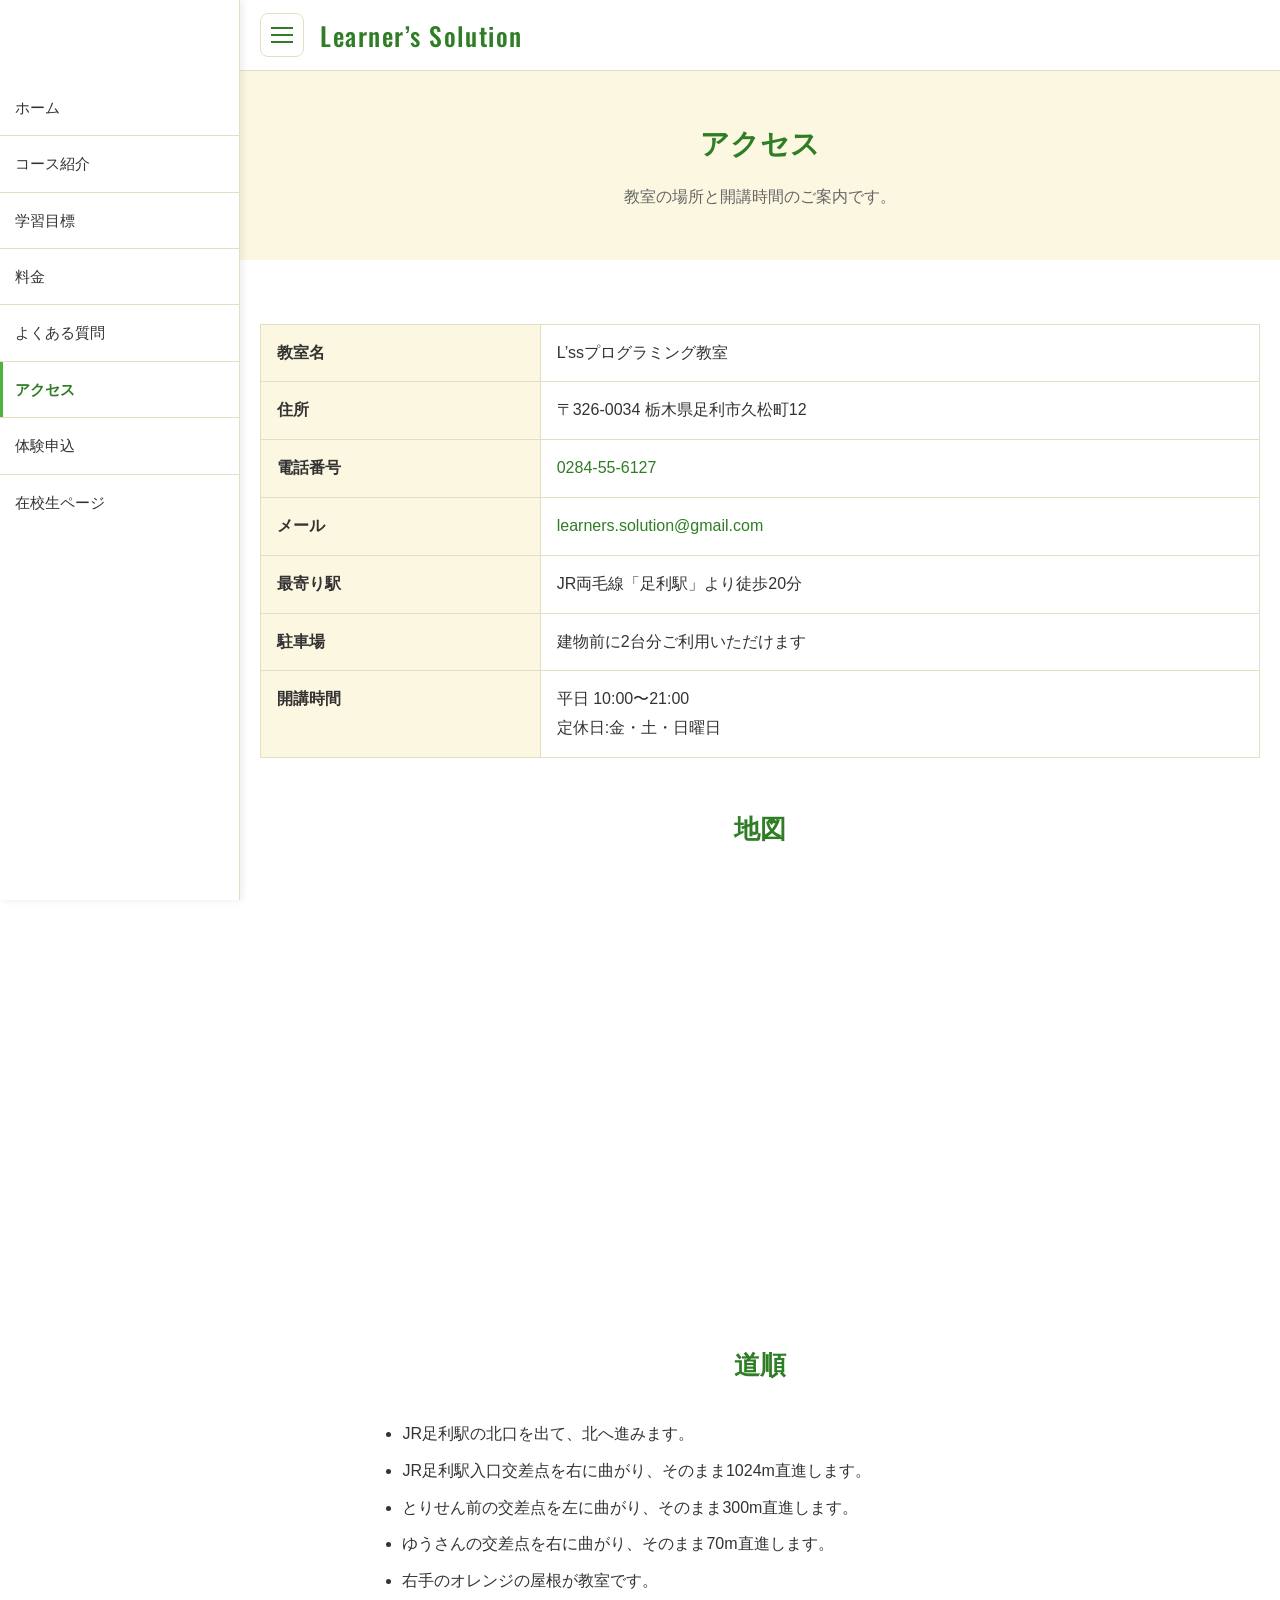
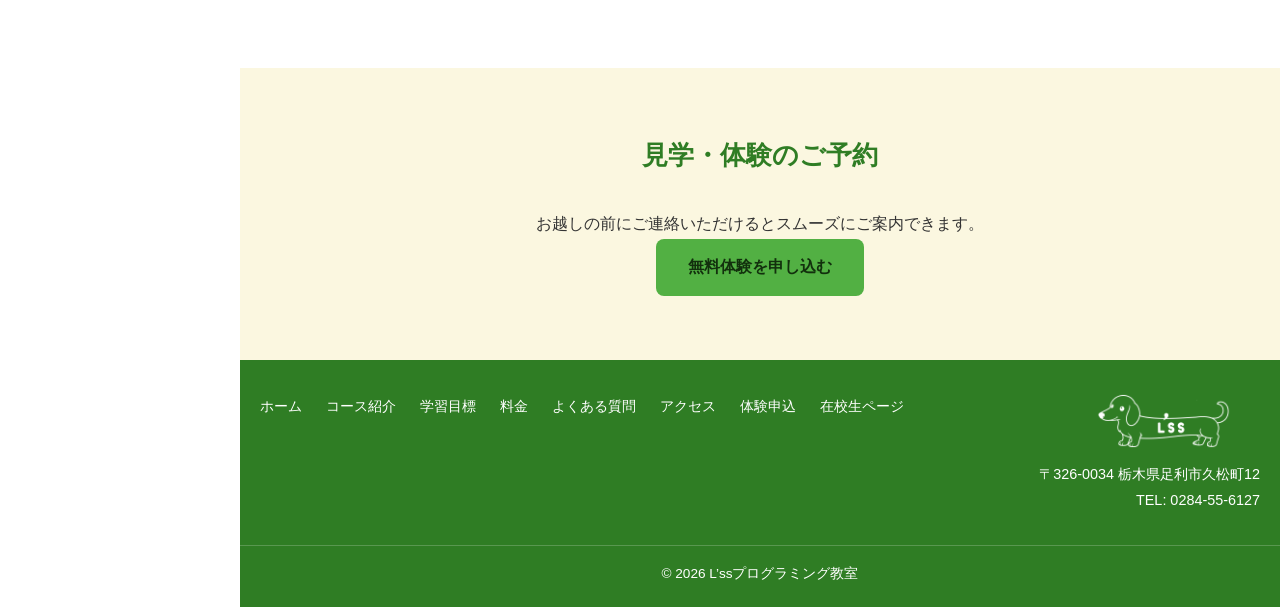
==== access.html @ 257206b7 "L'ssプログラミング教室 ホームページ 初回公開 - 全7ページ + 在校生ページ(パスワード制) - 新緑の緑をメインにした配色 - PCではメニューを開いた状態で表示 - レッスンスケジュールを" ====
<!DOCTYPE html>
<html lang="ja">
<head>
  <meta charset="UTF-8">
  <meta name="viewport" content="width=device-width, initial-scale=1.0">
  <title>アクセス | L’ssプログラミング教室</title>
  <meta name="description" content="L’ssプログラミング教室へのアクセス・地図・開講時間のご案内。JR足利駅から徒歩20分、駐車場あり。">
  <link rel="preconnect" href="https://fonts.googleapis.com">
  <link rel="preconnect" href="https://fonts.gstatic.com" crossorigin>
  <link href="https://fonts.googleapis.com/css2?family=Oswald:wght@500&display=swap" rel="stylesheet">
  <link rel="stylesheet" href="css/style.css">
</head>
<body>

  <header class="site-header">
    <div class="container header-inner">
      <button class="nav-toggle" type="button" aria-controls="site-nav" aria-expanded="false">
        <span class="nav-toggle-bar"></span>
        <span class="nav-toggle-bar"></span>
        <span class="nav-toggle-bar"></span>
        <span class="nav-toggle-label">メニュー</span>
      </button>
      <a class="logo" href="index.html">
        <span class="logo-text">Learner’s Solution</span>
      </a>
      <nav class="site-nav" id="site-nav">
        <ul>
          <li><a href="index.html">ホーム</a></li>
          <li><a href="courses.html">コース紹介</a></li>
          <li><a href="instructor.html">学習目標</a></li>
          <li><a href="pricing.html">料金</a></li>
          <li><a href="faq.html">よくある質問</a></li>
          <li><a href="access.html" class="is-current">アクセス</a></li>
          <li><a href="trial.html">体験申込</a></li>
          <li><a href="members.html">在校生ページ</a></li>
        </ul>
      </nav>
    </div>
  </header>

  <main>

    <section class="page-head">
      <div class="container">
        <h1>アクセス</h1>
        <p>教室の場所と開講時間のご案内です。</p>
      </div>
    </section>

    <section class="section">
      <div class="container">

        <div class="table-wrap">
          <table class="info-table">
            <tbody>
              <tr>
                <th>教室名</th>
                <td>L’ssプログラミング教室</td>
              </tr>
              <tr>
                <th>住所</th>
                <td>〒326-0034 栃木県足利市久松町12</td>
              </tr>
              <tr>
                <th>電話番号</th>
                <td><a href="tel:0284556127">0284-55-6127</a></td>
              </tr>
              <tr>
                <th>メール</th>
                <td><a href="mailto:learners.solution@gmail.com">learners.solution@gmail.com</a></td>
              </tr>
              <tr>
                <th>最寄り駅</th>
                <td>JR両毛線「足利駅」より徒歩20分</td>
              </tr>
              <tr>
                <th>駐車場</th>
                <td>建物前に2台分ご利用いただけます</td>
              </tr>
              <tr>
                <th>開講時間</th>
                <td>平日 10:00〜21:00 <br>定休日:金・土・日曜日</td>
              </tr>
            </tbody>
          </table>
        </div>

        <h2 class="section-title">地図</h2>
        <div class="map-wrap">
          <iframe
            src="https://www.google.com/maps?q=%E6%A0%83%E6%9C%A8%E7%9C%8C%E8%B6%B3%E5%88%A9%E5%B8%82%E4%B9%85%E6%9D%BE%E7%94%BA12&amp;output=embed"
            title="L’ssプログラミング教室の地図"
            loading="lazy"
            referrerpolicy="no-referrer-when-downgrade"
            allowfullscreen></iframe>
        </div>

        <h2 class="section-title">道順</h2>
        <ol class="note-list">
          <li>JR足利駅の北口を出て、北へ進みます。</li>
          <li>JR足利駅入口交差点を右に曲がり、そのまま1024m直進します。</li>
          <li>とりせん前の交差点を左に曲がり、そのまま300m直進します。</li>
          <li>ゆうさんの交差点を右に曲がり、そのまま70m直進します。</li>
          <li>右手のオレンジの屋根が教室です。</li>
        </ol>

      </div>
    </section>

    <section class="section section-alt">
      <div class="container text-center">
        <h2 class="section-title">見学・体験のご予約</h2>
        <p>お越しの前にご連絡いただけるとスムーズにご案内できます。</p>
        <p><a class="btn btn-primary" href="trial.html">無料体験を申し込む</a></p>
      </div>
    </section>

  </main>

  <footer class="site-footer">
    <div class="container footer-inner">
      <div class="footer-info">
        <img class="footer-logo" src="images/logo-lss-white.png" alt="L’ssプログラミング教室">
        <p>〒326-0034 栃木県足利市久松町12<br>TEL: 0284-55-6127</p>
      </div>
      <nav class="footer-nav">
        <ul>
          <li><a href="index.html">ホーム</a></li>
          <li><a href="courses.html">コース紹介</a></li>
          <li><a href="instructor.html">学習目標</a></li>
          <li><a href="pricing.html">料金</a></li>
          <li><a href="faq.html">よくある質問</a></li>
          <li><a href="access.html">アクセス</a></li>
          <li><a href="trial.html">体験申込</a></li>
          <li><a href="members.html">在校生ページ</a></li>
        </ul>
      </nav>
    </div>
    <p class="copyright">&copy; 2026 L’ssプログラミング教室</p>
  </footer>

  <script src="js/menu.js"></script>

</body>
</html>
---- css/style.css ----
@charset "UTF-8";

/* =========================================
   L’ssプログラミング教室 共通スタイル
   1. 変数・リセット
   2. 共通レイアウト
   3. ヘッダー / ナビ
   4. ボタン・リンク
   5. ページ共通パーツ
   6. 個別ページのパーツ
   7. フッター
   8. レスポンシブ
   ========================================= */


/* =========================================
   1. 変数・リセット
   ========================================= */

:root {
  --color-main: #52b043;        /* メインカラー・新緑の緑(ボタン・帯) */
  --color-main-dark: #2f7d24;   /* 濃いグリーン(見出し・リンク・フッター・ホバー) */
  --color-on-main: #12300d;     /* メインカラーの上に置く文字色 */
  --color-accent: #d129a4;      /* アクセントカラー */
  --color-text: #333333;
  --color-text-light: #666666;
  --color-bg: #ffffff;
  --color-bg-alt: #fbf7e0;      /* 薄い黄色(帯・ヒーロー・テーブルの縞) */
  --color-border: #e2e0c2;

  --font-base: "Hiragino Kaku Gothic ProN", "Hiragino Sans", "Yu Gothic",
               "Meiryo", sans-serif;

  --container-width: 1080px;
  --radius: 8px;

  /* 左メニューの幅。開いている間、本文をこの分だけ右へ寄せる */
  --nav-width: 240px;
}

* {
  box-sizing: border-box;
}

body,
h1, h2, h3, h4,
p, ul, ol, dl, dd, figure {
  margin: 0;
  padding: 0;
}

ul, ol {
  list-style: none;
}

img {
  max-width: 100%;
  height: auto;
  vertical-align: bottom;
}

body {
  font-family: var(--font-base);
  color: var(--color-text);
  background: var(--color-bg);
  line-height: 1.8;
  font-size: 16px;
}

a {
  color: var(--color-main-dark);
  text-decoration: none;
}

a:hover {
  text-decoration: underline;
}


/* =========================================
   2. 共通レイアウト
   ========================================= */

.container {
  width: 100%;
  max-width: var(--container-width);
  margin: 0 auto;
  padding: 0 20px;
}

.section {
  padding: 64px 0;
}

.section-alt {
  background: var(--color-bg-alt);
}

.section-title {
  font-size: 1.6rem;
  text-align: center;
  margin-bottom: 32px;
  color: var(--color-main-dark);
}

.section-title + .section-title,
.section-title:not(:first-child) {
  margin-top: 48px;
}

.text-center {
  text-align: center;
}

/* 見出しのすぐ下に置く、中央寄せの導入文 */
.section-lead {
  text-align: center;
  margin-top: -16px;
  margin-bottom: 32px;
  color: var(--color-text-light);
}


/* =========================================
   3. ヘッダー / ナビ
   ========================================= */

.site-header {
  border-bottom: 1px solid var(--color-border);
  background: #fff;
  position: sticky;
  top: 0;
  /* メニュー(z-index:20)より前面に置き、重なる幅の狭い画面でも
     メニューボタンを押して閉じられるようにする */
  z-index: 40;
}

.header-inner {
  display: flex;
  align-items: center;
  flex-wrap: wrap;
  gap: 16px;
  padding-top: 12px;
  padding-bottom: 12px;
}

.logo {
  display: flex;
  align-items: center;
}

.logo:hover {
  text-decoration: none;
}

/* 既存のGoogle Sitesのヘッダーと同じ Oswald を使う */
.logo-text {
  font-family: "Oswald", var(--font-base);
  font-size: 1.6rem;
  font-weight: 500;
  letter-spacing: 0.06em;
  color: var(--color-main-dark);
  white-space: nowrap;
}

/* メニューボタン(三本線) */
.nav-toggle {
  display: flex;
  flex-direction: column;
  justify-content: center;
  gap: 5px;
  width: 44px;
  height: 44px;
  padding: 0;
  background: #fff;
  border: 1px solid var(--color-border);
  border-radius: var(--radius);
  cursor: pointer;
  /* 開いたメニューの上に重ねて、閉じるボタンとして押せるようにする */
  position: relative;
  z-index: 30;
}

.nav-toggle:hover {
  background: var(--color-bg-alt);
}

.nav-toggle-bar {
  display: block;
  width: 22px;
  height: 2px;
  margin: 0 auto;
  background: var(--color-main-dark);
}

/* 画面には出さず、読み上げソフトにだけ伝えるラベル */
.nav-toggle-label {
  position: absolute;
  width: 1px;
  height: 1px;
  overflow: hidden;
  clip-path: inset(50%);
  white-space: nowrap;
}

/* ナビ(ボタンで開閉。左端に縦長のパネルとして開く。PCでは初期表示から開いている) */
.site-nav {
  display: none;
  position: fixed;
  top: 0;
  left: 0;
  width: var(--nav-width);
  height: 100vh;
  overflow-y: auto;
  background: #fff;
  border-right: 1px solid var(--color-border);
  box-shadow: 2px 0 8px rgba(0, 0, 0, .08);
  /* ヘッダーのメニューボタンと重ならない位置から項目を並べる */
  padding-top: 80px;
  z-index: 20;
}

.nav-open .site-nav {
  display: block;
}

/* メニューが開いている間は本文全体を右へ寄せ、メニューに隠れないようにする。
   幅の狭い画面では寄せる余地がないため、従来どおり本文に重ねて表示する */
@media (min-width: 769px) {
  body.nav-open {
    padding-left: var(--nav-width);
  }
}

.site-nav li + li {
  border-top: 1px solid var(--color-border);
}

.site-nav a {
  display: block;
  color: var(--color-text);
  font-size: 0.95rem;
  padding: 14px 12px;
  border-left: 3px solid transparent;
}

.site-nav a:hover {
  color: var(--color-main-dark);
  background: var(--color-bg-alt);
  text-decoration: none;
}

.site-nav a.is-current {
  color: var(--color-main-dark);
  border-left-color: var(--color-main);
  font-weight: bold;
}


/* =========================================
   4. ボタン・リンク
   ========================================= */

.btn {
  display: inline-block;
  padding: 14px 32px;
  border-radius: var(--radius);
  font-weight: bold;
  text-align: center;
  transition: background-color .2s, color .2s;
}

.btn:hover {
  text-decoration: none;
}

.btn-primary {
  background: var(--color-main);
  color: var(--color-on-main);
}

.btn-primary:hover {
  background: var(--color-main-dark);
  color: #fff;
}

.btn-outline {
  border: 2px solid var(--color-main);
  color: var(--color-main-dark);
  background: #fff;
}

.btn-outline:hover {
  background: var(--color-main-dark);
  border-color: var(--color-main-dark);
  color: #fff;
}

.link-arrow::after {
  content: " →";
}


/* =========================================
   5. ページ共通パーツ
   ========================================= */

/* ヒーロー(トップページ)。左に文章、右に写真の2カラム */
.hero {
  background: var(--color-bg-alt);
  padding: 72px 0;
}

.hero-inner {
  display: flex;
  align-items: center;
  flex-wrap: wrap;
  gap: 40px;
}

.hero-text {
  flex: 1 1 380px;
}

.hero-visual {
  flex: 1 1 340px;
}

/* 背景を抜いた写真。影をつけて、切り抜きが浮いて見えないようにする */
.hero-visual img {
  display: block;
  width: 100%;
  height: auto;
  filter: drop-shadow(0 10px 18px rgba(0, 0, 0, .18));
}

.hero h1 {
  font-size: 2rem;
  line-height: 1.5;
  color: var(--color-main-dark);
  margin-bottom: 24px;
}

.hero-lead {
  font-size: 1.05rem;
  color: var(--color-text-light);
  margin-bottom: 32px;
}

.hero-actions {
  display: flex;
  flex-wrap: wrap;
  gap: 16px;
}

/* 下層ページの見出しエリア */
.page-head {
  background: var(--color-bg-alt);
  padding: 48px 0;
  text-align: center;
}

.page-head h1 {
  font-size: 1.8rem;
  color: var(--color-main-dark);
  margin-bottom: 12px;
}

.page-head p {
  color: var(--color-text-light);
}

/* カード */
.cards {
  display: flex;
  flex-wrap: wrap;
  gap: 24px;
}

.card {
  flex: 1 1 280px;
  background: #fff;
  border: 1px solid var(--color-border);
  border-radius: var(--radius);
  padding: 28px 24px;
}

.card h3 {
  font-size: 1.1rem;
  color: var(--color-main-dark);
  margin-bottom: 12px;
}

/* コース名だけにアクセント色の下線を引く(かっこ書きの対象年齢には引かない)。
   コース紹介ページの見出しと同じ線の太さ・色に揃えている。
   line-height を詰めないと、本文用の広い行間の分だけ箱が縦に伸びて
   下線が文字から離れ、次の行のほうに寄って見えてしまう */
.card h3 .course-name {
  display: inline-block;
  line-height: 1.2;
  padding-bottom: 3px;
  margin-bottom: 5px;
  border-bottom: 2px solid var(--color-accent);
}

.card p + p {
  margin-top: 12px;
}

/* カード内の箇条書き(学習目標など) */
.goal-list {
  list-style: disc;
  padding-left: 1.3em;
}

.goal-list li + li {
  margin-top: 10px;
}

/* 注意書きリスト */
.note-list {
  list-style: disc;
  padding-left: 1.4em;
  max-width: 760px;
  margin: 0 auto;
}

.note-list li {
  margin-bottom: 8px;
}

/* テーブル */
.table-wrap {
  overflow-x: auto;
  margin-bottom: 24px;
}

.price-table,
.info-table {
  width: 100%;
  border-collapse: collapse;
  background: #fff;
}

.price-table th,
.price-table td,
.info-table th,
.info-table td {
  border: 1px solid var(--color-border);
  padding: 14px 16px;
  text-align: left;
  vertical-align: top;
}

.price-table thead th {
  background: var(--color-main);
  color: var(--color-on-main);
}

.price-table tbody th,
.info-table th {
  background: var(--color-bg-alt);
  white-space: nowrap;
  width: 28%;
}


/* =========================================
   6. 個別ページのパーツ
   ========================================= */

/* コース紹介 */
.course {
  border: 1px solid var(--color-border);
  border-radius: var(--radius);
  padding: 32px;
  margin-bottom: 32px;
}

.course h2 {
  font-size: 1.35rem;
  color: var(--color-main-dark);
  margin-bottom: 16px;
  padding-bottom: 12px;
  border-bottom: 2px solid var(--color-accent);
}

.course-spec {
  display: grid;
  grid-template-columns: 8em 1fr;
  gap: 8px 16px;
  margin-top: 20px;
}

.course-spec dt {
  font-weight: bold;
  color: var(--color-main-dark);
}

/* 学習目標(教室からのメッセージ) */
.message {
  max-width: 760px;
  margin: 0 auto;
  font-size: 1.05rem;
}

.message p + p {
  margin-top: 24px;
}

/* 作品写真を横3枚並べる。縦横比がばらばらなので、高さを揃えて中央に収める */
.photo-row {
  display: flex;
  gap: 20px;
  margin-bottom: 40px;
}

.photo-row img {
  flex: 1 1 0;
  min-width: 0;
  height: 240px;
  object-fit: contain;
}

/* FAQ */
.faq-item {
  border: 1px solid var(--color-border);
  border-radius: var(--radius);
  margin-bottom: 12px;
  background: #fff;
}

.faq-item summary {
  padding: 18px 20px;
  font-weight: bold;
  cursor: pointer;
  color: var(--color-main-dark);
}

.faq-item summary:hover {
  background: var(--color-bg-alt);
}

.faq-item p {
  padding: 0 20px 20px;
}

/* 地図 */
.map-wrap {
  margin-bottom: 24px;
}

.map-wrap iframe {
  width: 100%;
  height: 400px;
  border: 0;
  border-radius: var(--radius);
}

/* 埋め込みPDF(レッスンスケジュール)。A4縦の比率に合わせた高さ */
.pdf-embed {
  margin-top: 24px;
}

.pdf-embed iframe {
  display: block;
  width: 100%;
  aspect-ratio: 210 / 297;
  border: 1px solid var(--color-border);
  border-radius: var(--radius);
  background: #fff;
}

/* 在校生ページのパスワード入力 */
.lock-form {
  max-width: 420px;
  margin: 0 auto;
  padding: 32px 24px;
  background: var(--color-bg-alt);
  border: 1px solid var(--color-border);
  border-radius: var(--radius);
  text-align: center;
}

.lock-label {
  display: block;
  font-weight: bold;
  color: var(--color-main-dark);
  margin-bottom: 8px;
}

.lock-input {
  width: 100%;
  padding: 12px 14px;
  margin-bottom: 16px;
  font-family: inherit;
  font-size: 1rem;
  background: #fff;
  border: 1px solid var(--color-border);
  border-radius: var(--radius);
}

.lock-input:focus {
  outline: 2px solid var(--color-main);
  outline-offset: 1px;
}

.lock-form .btn {
  width: 100%;
  cursor: pointer;
  border: 0;
  font-size: 1rem;
  font-family: inherit;
}

.lock-error {
  margin-top: 16px;
  color: #b3261e;
  font-weight: bold;
}

.lock-note {
  margin-top: 16px;
  font-size: 0.9rem;
  color: var(--color-text-light);
  text-align: left;
}

/* 埋め込みフォーム(Googleフォーム) */
.form-wrap {
  margin-bottom: 16px;
}

.form-wrap iframe {
  display: block;
  width: 100%;
  height: 1100px;
  border: 0;
  background: #fff;
  border-radius: var(--radius);
}


/* =========================================
   7. フッター
   ========================================= */

.site-footer {
  background: var(--color-main-dark);
  color: #fff;
  padding: 32px 0 20px;
  margin-top: 0;
}

.footer-inner {
  display: flex;
  flex-wrap: wrap;
  justify-content: space-between;
  align-items: flex-start;
  gap: 32px;
}

/* 白抜き・背景透明のロゴ(images/logo-lss-white.png) */
/* ロゴ・住所・電話番号を右端に揃えて縦に並べる */
.footer-info {
  order: 2;
  text-align: right;
  margin-left: auto;
}

.footer-logo {
  display: block;
  height: 58px;
  width: auto;
  margin: 0 0 12px auto;
}

.footer-info p {
  font-size: 0.9rem;
}

/* ナビゲーションは左側から並べる */
.footer-nav {
  order: 1;
}

.footer-nav ul {
  display: flex;
  flex-wrap: wrap;
  justify-content: flex-start;
  gap: 8px 24px;
}

.footer-nav a {
  color: #fff;
  font-size: 0.9rem;
}

.copyright {
  text-align: center;
  font-size: 0.85rem;
  margin-top: 32px;
  padding-top: 16px;
  border-top: 1px solid rgba(255, 255, 255, .2);
}


/* =========================================
   8. レスポンシブ(スマホ・タブレット)
   ========================================= */

@media (max-width: 768px) {

  body {
    font-size: 15px;
  }

  .header-inner {
    gap: 10px;
  }

  .logo-text {
    font-size: 1.2rem;
    letter-spacing: 0.04em;
  }

  .footer-logo {
    height: 48px;
  }

  .hero {
    padding: 56px 0;
  }

  /* 横に並べる幅がないので、文章の下に写真を置く */
  .hero-inner {
    flex-direction: column;
    gap: 28px;
  }

  .hero-text {
    text-align: center;
  }

  .hero h1 {
    font-size: 1.5rem;
  }

  .section {
    padding: 48px 0;
  }

  .section-title {
    font-size: 1.35rem;
  }

  .btn {
    width: 100%;
    max-width: 320px;
  }

  .hero-actions {
    flex-direction: column;
    align-items: center;
  }

  /* スマホでは埋め込みPDFが小さすぎて読めないうえ、
     機種によっては表示できないため、ボタンから開いてもらう */
  .pdf-embed {
    display: none;
  }

  .photo-row {
    gap: 10px;
    margin-bottom: 28px;
  }

  .photo-row img {
    height: 130px;
  }

  .course {
    padding: 24px 20px;
  }

  .course-spec {
    grid-template-columns: 1fr;
    gap: 4px;
  }

  .course-spec dd {
    margin-bottom: 12px;
  }

  .price-table tbody th,
  .info-table th {
    width: auto;
    white-space: normal;
  }
}
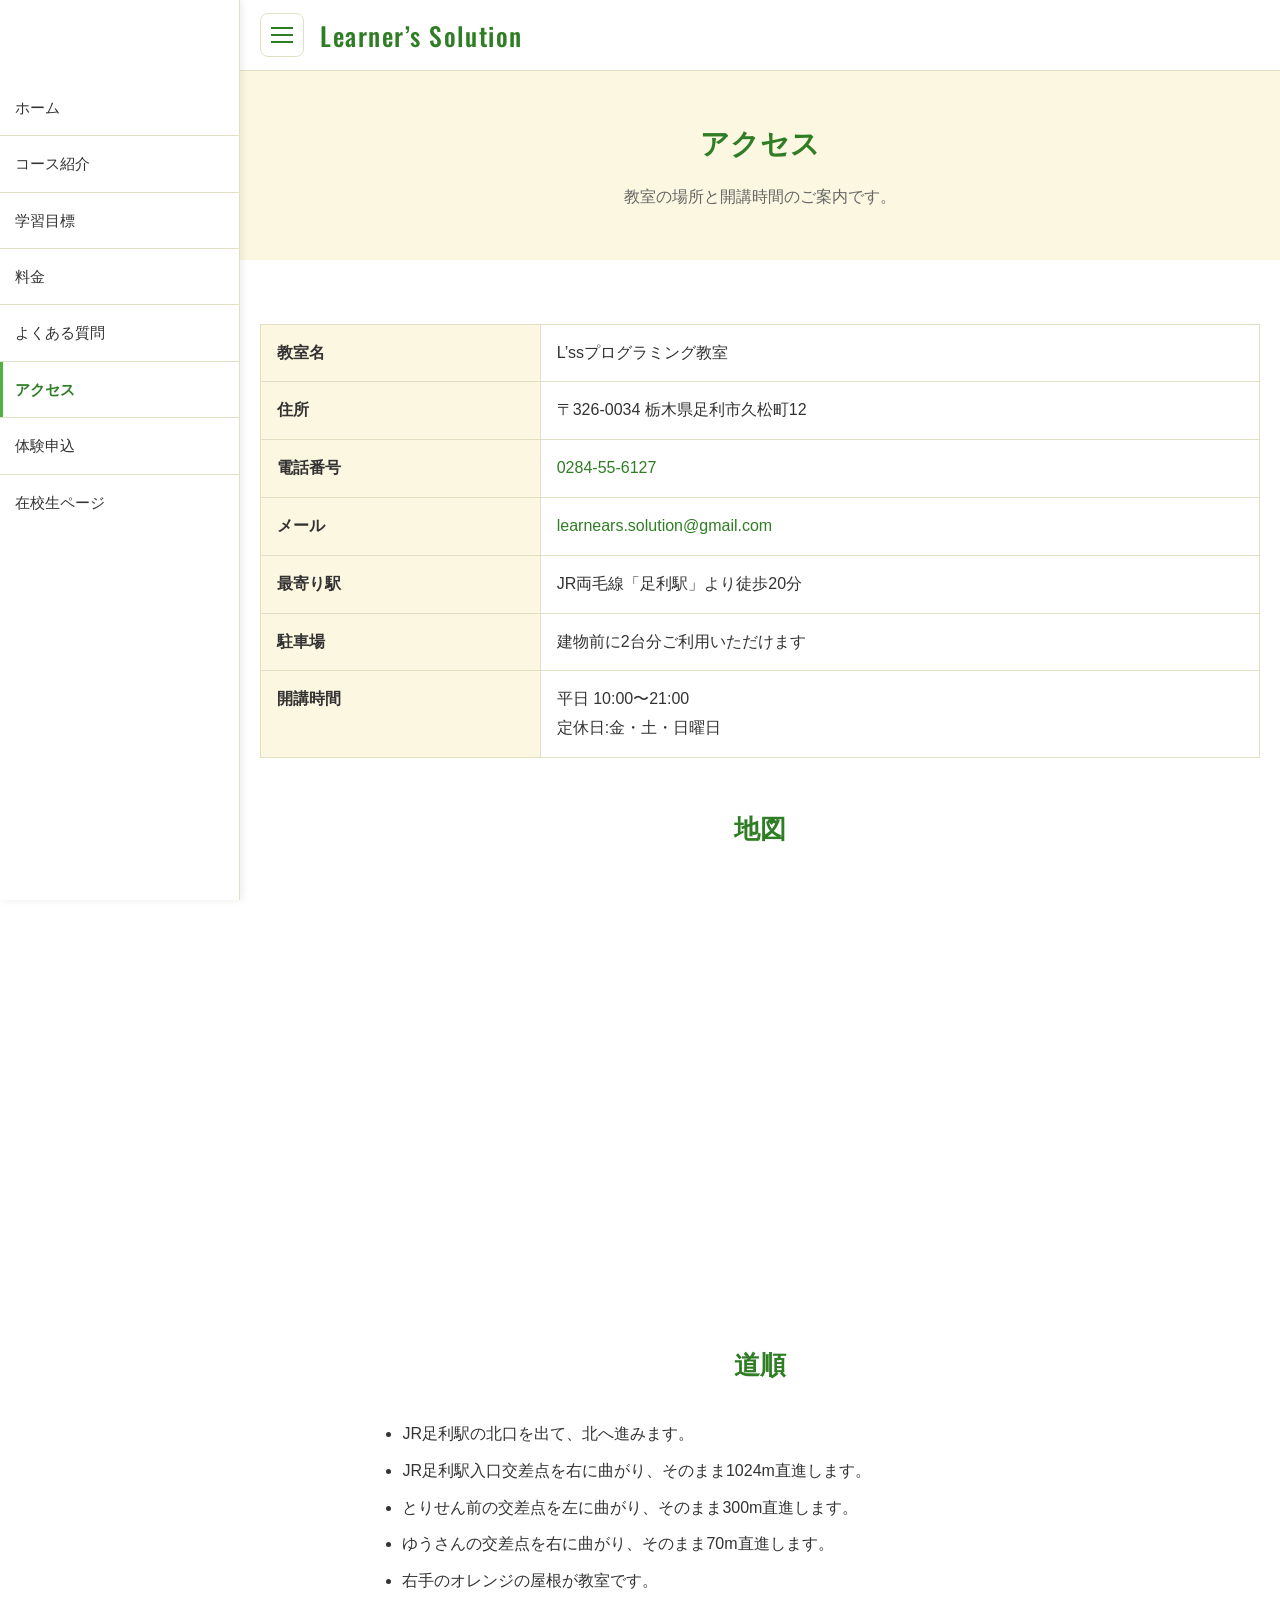
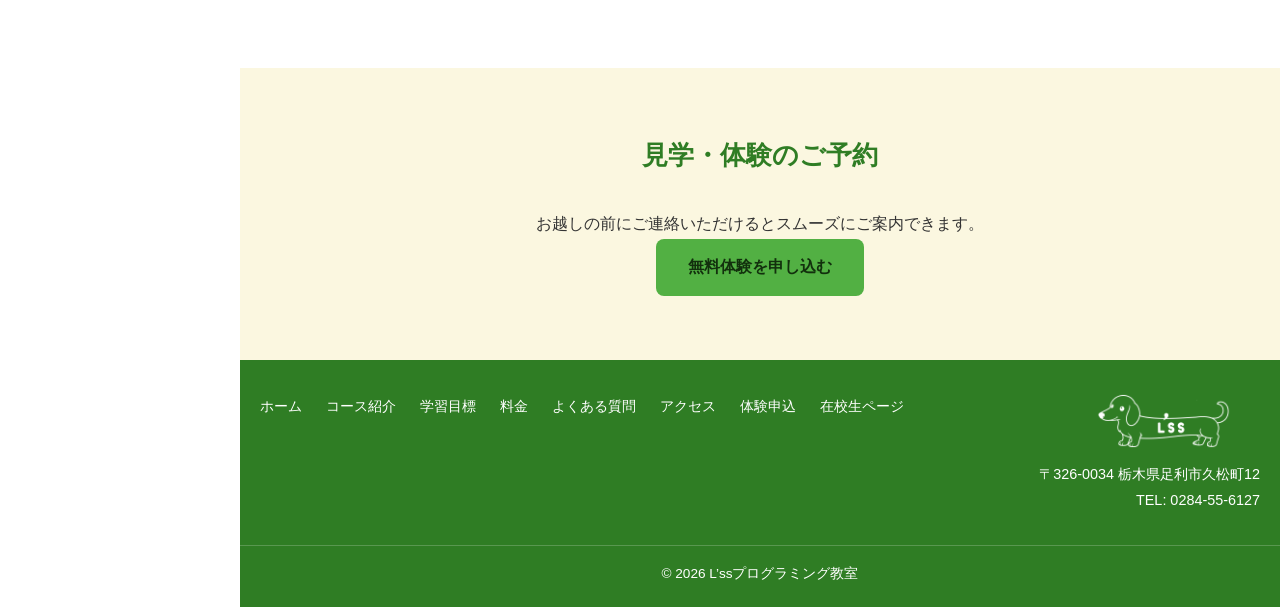
==== commit 410f60f4: "メールアドレスの綴りを修正 (learners → learnears) サイトに載せていた learners.solution@gmail.com は実在の連絡先ではなく、 問い合わせが届かない状態" ====
--- a/access.html
+++ b/access.html
@@ -67,7 +67,7 @@
               </tr>
               <tr>
                 <th>メール</th>
-                <td><a href="mailto:learners.solution@gmail.com">learners.solution@gmail.com</a></td>
+                <td><a href="mailto:learnears.solution@gmail.com">learnears.solution@gmail.com</a></td>
               </tr>
               <tr>
                 <th>最寄り駅</th>
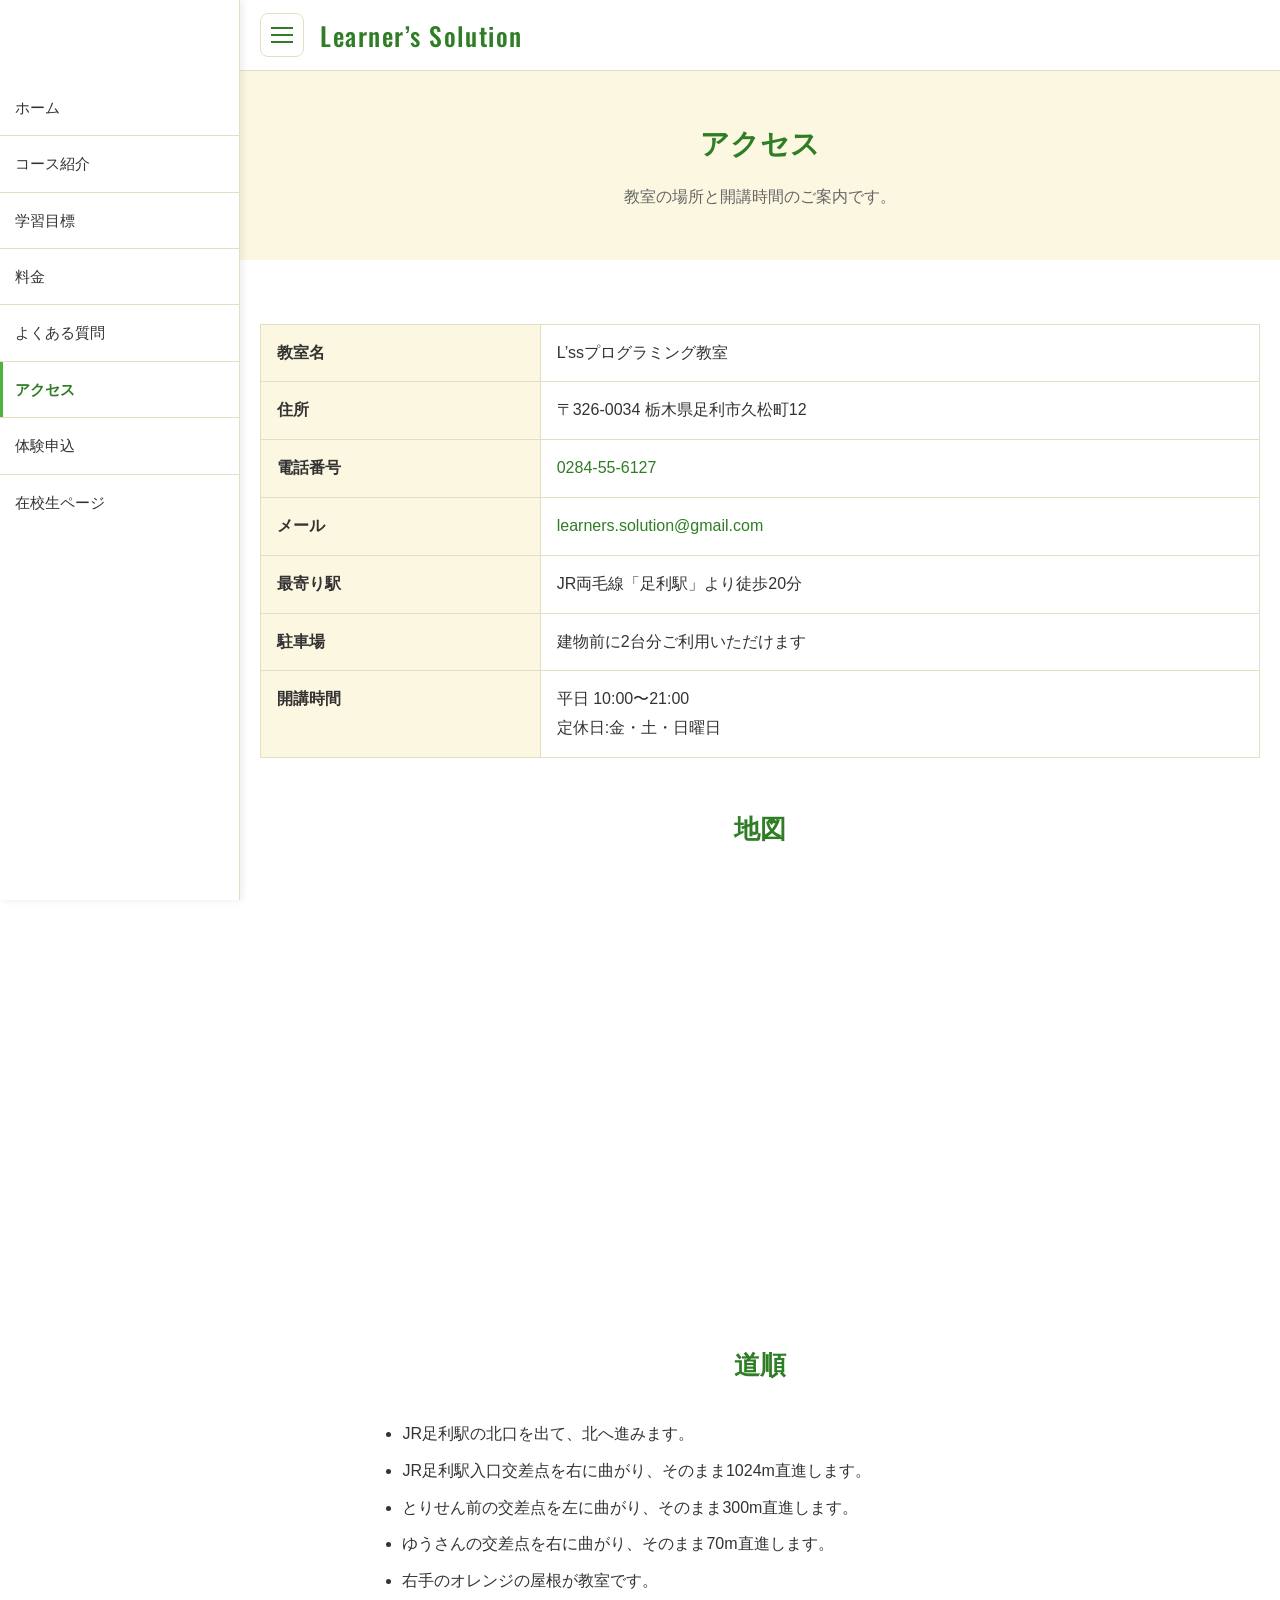
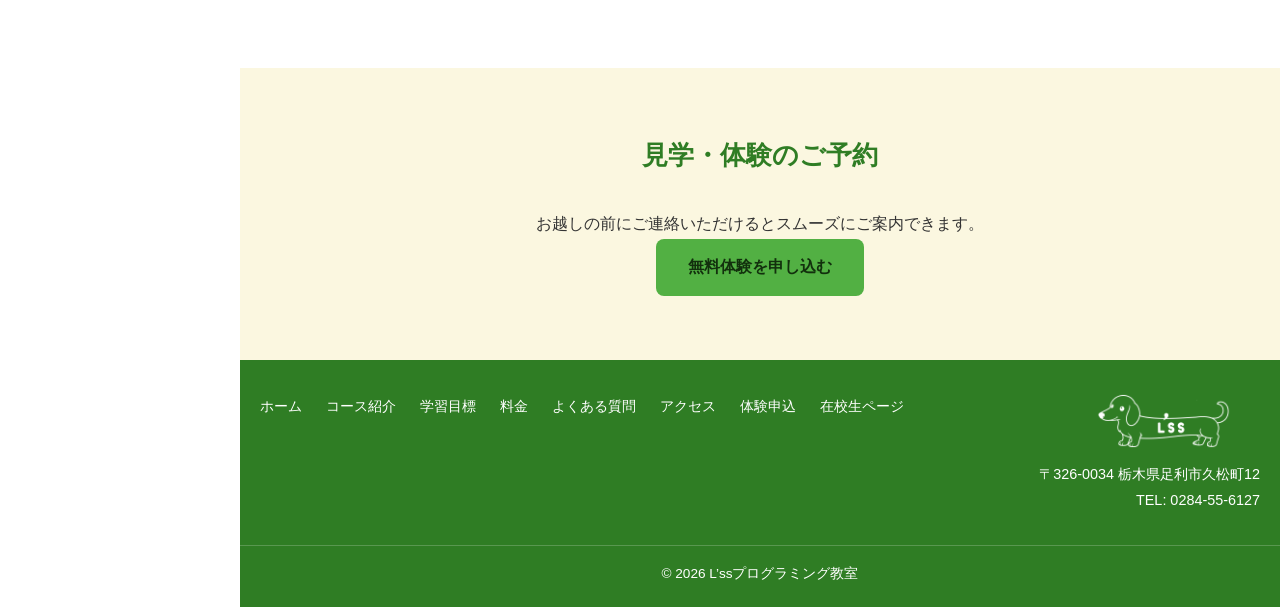
==== commit 9168eaf7: "連絡先メールを learners.solution@gmail.com に統一 Co-Authored-By: Claude Opus 5 <noreply@anthropic.com>" ====
--- a/access.html
+++ b/access.html
@@ -67,7 +67,7 @@
               </tr>
               <tr>
                 <th>メール</th>
-                <td><a href="mailto:learnears.solution@gmail.com">learnears.solution@gmail.com</a></td>
+                <td><a href="mailto:learners.solution@gmail.com">learners.solution@gmail.com</a></td>
               </tr>
               <tr>
                 <th>最寄り駅</th>
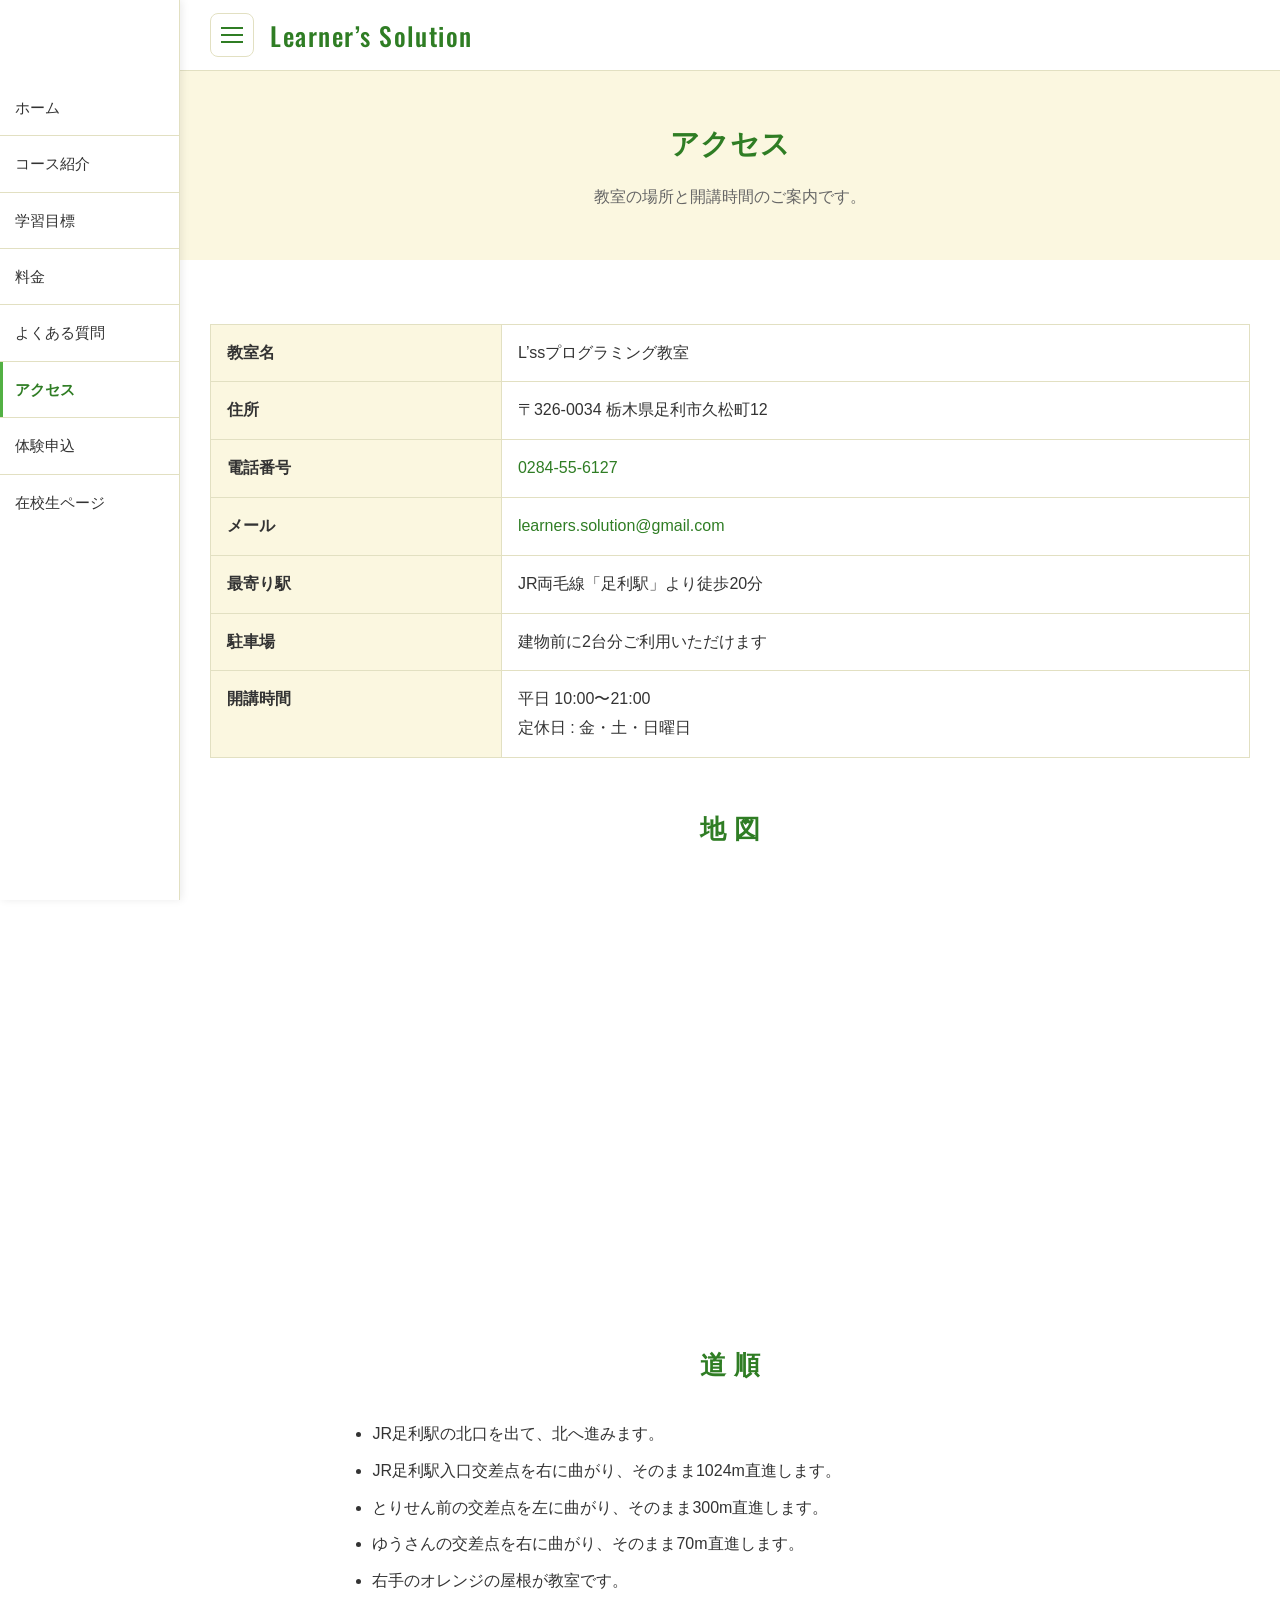
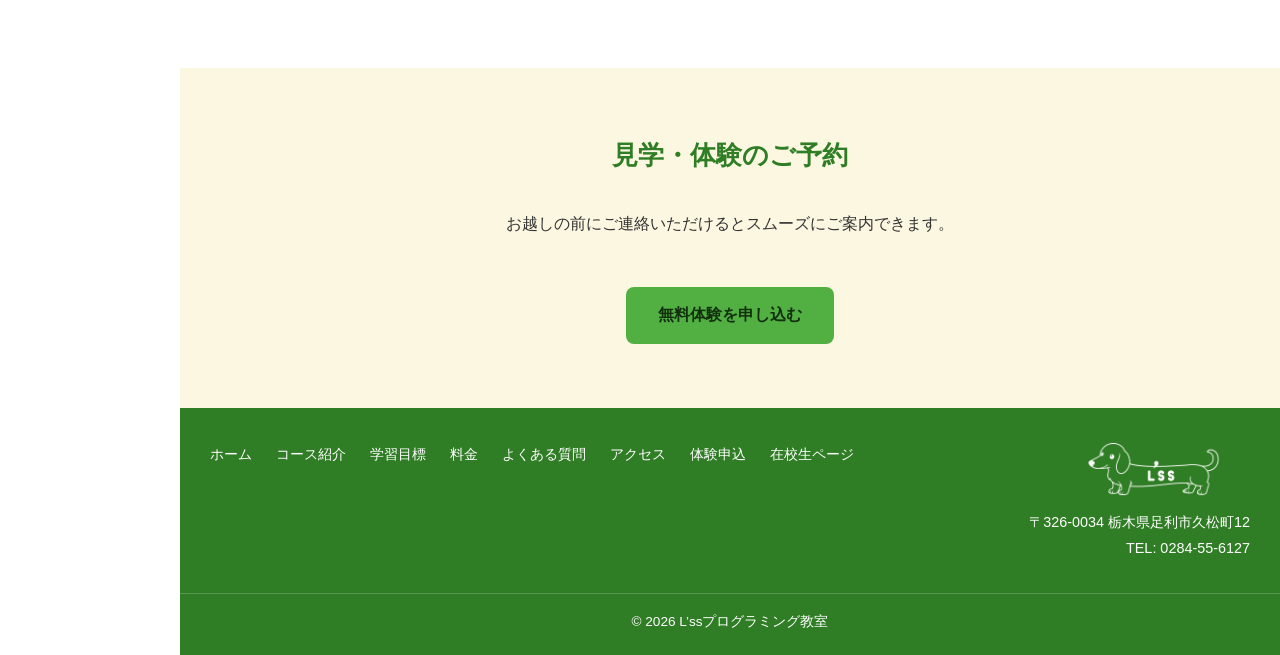
==== commit f10cf120: "ボタン上の余白を統一し、メニュー幅と表記を調整 - ボタンだけを置いた段落に .btn-block (上余白48px) を追加し、   トップ・コース紹介・料金・よくある質問・アクセス・在校生の   " ====
--- a/access.html
+++ b/access.html
@@ -8,6 +8,9 @@
   <link rel="preconnect" href="https://fonts.googleapis.com">
   <link rel="preconnect" href="https://fonts.gstatic.com" crossorigin>
   <link href="https://fonts.googleapis.com/css2?family=Oswald:wght@500&display=swap" rel="stylesheet">
+  <link rel="icon" href="favicon.ico" sizes="32x32">
+  <link rel="icon" type="image/png" sizes="192x192" href="images/favicon-192.png">
+  <link rel="apple-touch-icon" href="images/favicon-180.png">
   <link rel="stylesheet" href="css/style.css">
 </head>
 <body>
@@ -79,13 +82,13 @@
               </tr>
               <tr>
                 <th>開講時間</th>
-                <td>平日 10:00〜21:00 <br>定休日:金・土・日曜日</td>
+                <td>平日 10:00〜21:00 <br>定休日 : 金・土・日曜日</td>
               </tr>
             </tbody>
           </table>
         </div>
 
-        <h2 class="section-title">地図</h2>
+        <h2 class="section-title">地 図</h2>
         <div class="map-wrap">
           <iframe
             src="https://www.google.com/maps?q=%E6%A0%83%E6%9C%A8%E7%9C%8C%E8%B6%B3%E5%88%A9%E5%B8%82%E4%B9%85%E6%9D%BE%E7%94%BA12&amp;output=embed"
@@ -95,7 +98,7 @@
             allowfullscreen></iframe>
         </div>
 
-        <h2 class="section-title">道順</h2>
+        <h2 class="section-title">道 順</h2>
         <ol class="note-list">
           <li>JR足利駅の北口を出て、北へ進みます。</li>
           <li>JR足利駅入口交差点を右に曲がり、そのまま1024m直進します。</li>
@@ -111,7 +114,7 @@
       <div class="container text-center">
         <h2 class="section-title">見学・体験のご予約</h2>
         <p>お越しの前にご連絡いただけるとスムーズにご案内できます。</p>
-        <p><a class="btn btn-primary" href="trial.html">無料体験を申し込む</a></p>
+        <p class="btn-block"><a class="btn btn-primary" href="trial.html">無料体験を申し込む</a></p>
       </div>
     </section>
 
--- a/css/style.css
+++ b/css/style.css
@@ -28,14 +28,20 @@
   --color-bg-alt: #fbf7e0;      /* 薄い黄色(帯・ヒーロー・テーブルの縞) */
   --color-border: #e2e0c2;
 
-  --font-base: "Hiragino Kaku Gothic ProN", "Hiragino Sans", "Yu Gothic",
+  /* Windowsの "Yu Gothic" は既定で細字になり読みにくいため、
+     先に Medium を指定して字面を太めに揃える */
+  --font-base: "Hiragino Kaku Gothic ProN", "Hiragino Sans",
+               "Yu Gothic Medium", "YuGothic", "Yu Gothic",
                "Meiryo", sans-serif;
 
   --container-width: 1080px;
   --radius: 8px;
 
-  /* 左メニューの幅。開いている間、本文をこの分だけ右へ寄せる */
-  --nav-width: 240px;
+  /* 左メニューの幅。開いている間、本文をこの分だけ右へ寄せる。
+     メニュー項目が全角10文字まで折り返さない幅にしてある。
+     内訳: 文字 152px (15.2px × 10文字) + 左右の余白24px + 左の枠線3px = 179px
+     項目名を10文字より長くする場合は、この値も増やすこと */
+  --nav-width: 180px;
 }
 
 * {
@@ -272,6 +278,13 @@
 
 .btn:hover {
   text-decoration: none;
+}
+
+/* ボタンだけを置いた段落。p のマージンは 0 にリセットしてあるため、
+   何もしないと直前の文章とボタンがくっつき、セクション下の余白(64px)に
+   対して上が詰まって見える。その差を埋めるための余白 */
+.btn-block {
+  margin-top: 48px;
 }
 
 .btn-primary {
